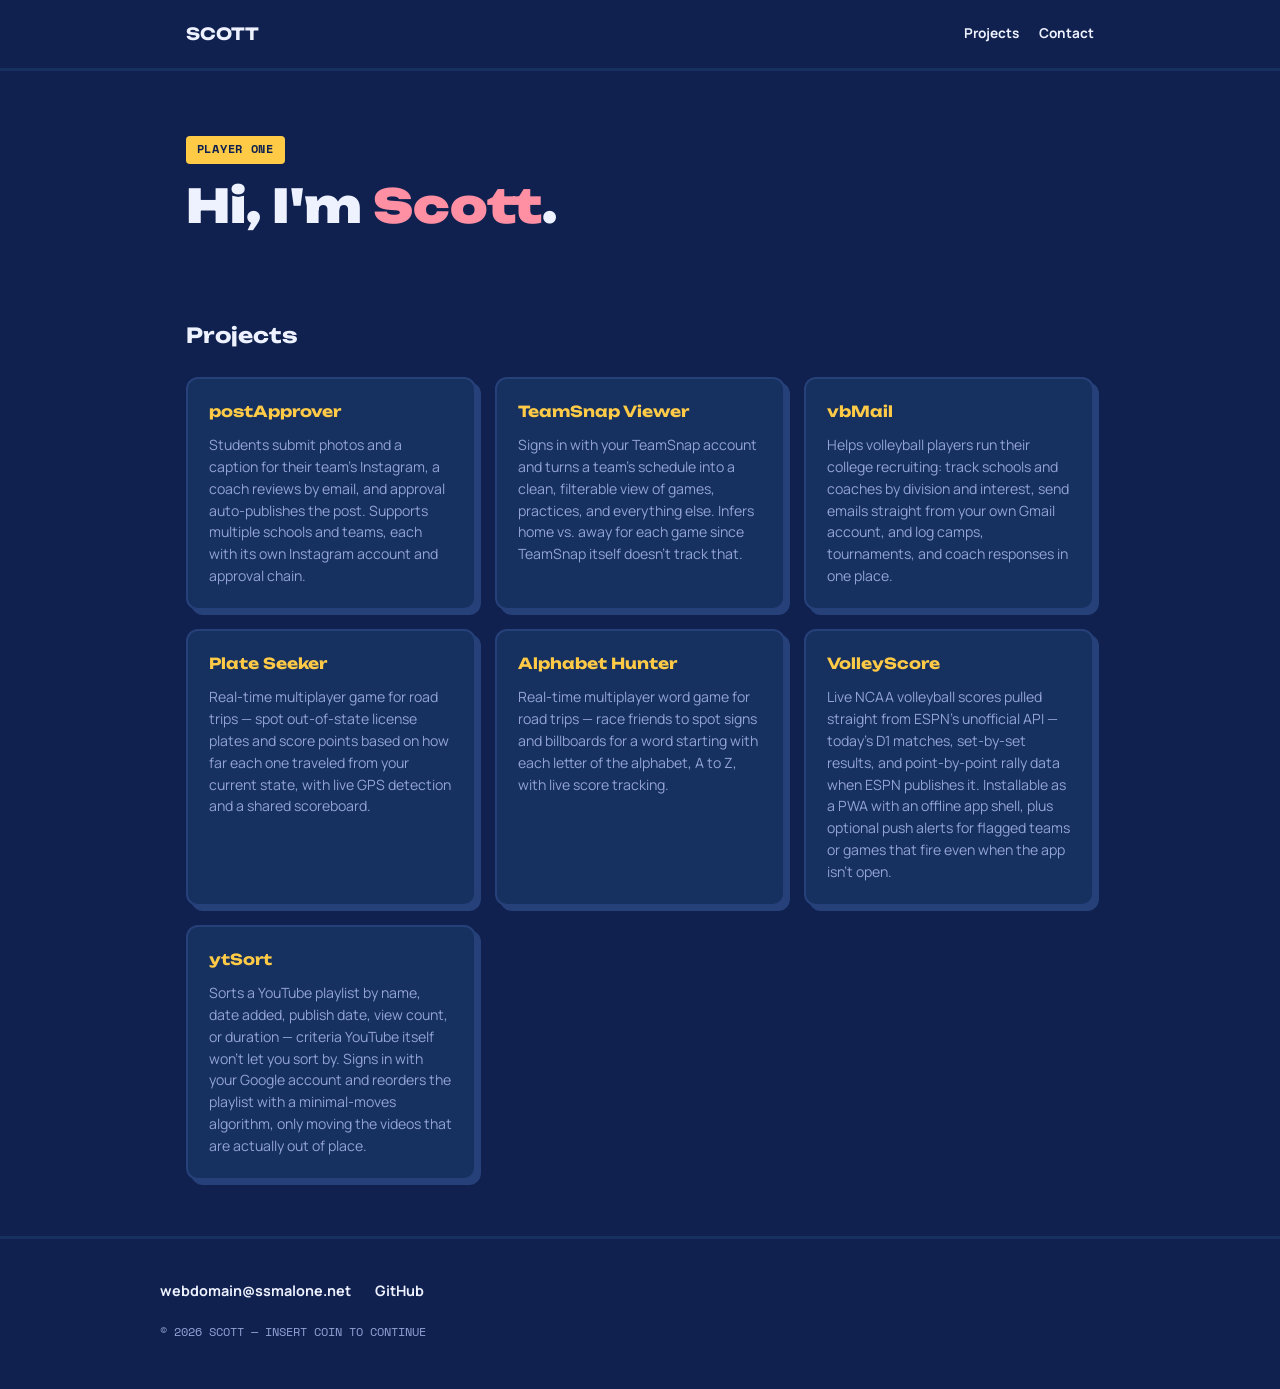
==== index.html @ 5cdd3922 "Add ytSort project card Co-Authored-By: Claude Sonnet 5 <noreply@anthropic.com> Claude-Session: http" ====
<!doctype html>
<html lang="en">
<head>
  <meta charset="UTF-8" />
  <meta name="viewport" content="width=device-width, initial-scale=1.0" />
  <title>Scott</title>
  <meta name="description" content="Scott — projects and background." />
  <link rel="preconnect" href="https://fonts.googleapis.com" />
  <link rel="preconnect" href="https://fonts.gstatic.com" crossorigin />
  <link href="https://fonts.googleapis.com/css2?family=Unbounded:wght@500;700;900&family=Manrope:wght@400;500;700&family=Space+Mono:wght@400;700&display=swap" rel="stylesheet" />
  <link rel="stylesheet" href="style.css" />
</head>
<body>
  <header class="site-header">
    <nav class="nav">
      <a class="brand" href="#top">SCOTT</a>
      <div class="nav-links">
        <a href="#projects">Projects</a>
        <a href="#contact">Contact</a>
      </div>
    </nav>
  </header>

  <main id="top">
    <section class="hero">
      <span class="tag">Player One</span>
      <h1>Hi, I'm <span>Scott</span>.</h1>
    </section>

    <section id="projects" class="projects">
      <h2>Projects</h2>
      <div class="project-grid">
        <article class="project-card">
          <h3>postApprover</h3>
          <p>Students submit photos and a caption for their team's Instagram, a coach reviews by email, and approval auto-publishes the post. Supports multiple schools and teams, each with its own Instagram account and approval chain.</p>
        </article>

        <article class="project-card">
          <h3>TeamSnap Viewer</h3>
          <p>Signs in with your TeamSnap account and turns a team's schedule into a clean, filterable view of games, practices, and everything else. Infers home vs. away for each game since TeamSnap itself doesn't track that.</p>
        </article>

        <article class="project-card">
          <h3>vbMail</h3>
          <p>Helps volleyball players run their college recruiting: track schools and coaches by division and interest, send emails straight from your own Gmail account, and log camps, tournaments, and coach responses in one place.</p>
        </article>

        <article class="project-card">
          <h3>Plate Seeker</h3>
          <p>Real-time multiplayer game for road trips — spot out-of-state license plates and score points based on how far each one traveled from your current state, with live GPS detection and a shared scoreboard.</p>
        </article>

        <article class="project-card">
          <h3>Alphabet Hunter</h3>
          <p>Real-time multiplayer word game for road trips — race friends to spot signs and billboards for a word starting with each letter of the alphabet, A to Z, with live score tracking.</p>
        </article>

        <article class="project-card">
          <h3>VolleyScore</h3>
          <p>Live NCAA volleyball scores pulled straight from ESPN's unofficial API — today's D1 matches, set-by-set results, and point-by-point rally data when ESPN publishes it. Installable as a PWA with an offline app shell, plus optional push alerts for flagged teams or games that fire even when the app isn't open.</p>
        </article>

        <article class="project-card">
          <h3>ytSort</h3>
          <p>Sorts a YouTube playlist by name, date added, publish date, view count, or duration — criteria YouTube itself won't let you sort by. Signs in with your Google account and reorders the playlist with a minimal-moves algorithm, only moving the videos that are actually out of place.</p>
        </article>
      </div>
    </section>
  </main>

  <footer id="contact" class="site-footer">
    <div class="links">
      <a href="mailto:webdomain@ssmalone.net">webdomain@ssmalone.net</a>
      <a href="https://github.com/" target="_blank" rel="noopener">GitHub</a>
    </div>
    <p class="copyright">&copy; <span id="year"></span> SCOTT — INSERT COIN TO CONTINUE</p>
  </footer>

  <script>
    document.getElementById('year').textContent = new Date().getFullYear();
  </script>
</body>
</html>
---- style.css ----
:root {
  --bg: #10214f;
  --fg: #eef2ff;
  --muted: #93a3d6;
  --accent: #ff8fa3;
  --accent2: #ffcb47;
  --card-bg: #16305f;
  --border: #26417a;
  --max-width: 960px;
}

* {
  box-sizing: border-box;
}

body {
  margin: 0;
  font-family: "Manrope", system-ui, -apple-system, "Segoe UI", Roboto, Helvetica, Arial, sans-serif;
  background: var(--bg);
  color: var(--fg);
  line-height: 1.6;
}

a {
  color: var(--fg);
  text-decoration: none;
}

.display {
  font-family: "Unbounded", sans-serif;
}

.site-header {
  padding: 1.3rem 0;
  border-bottom: 3px solid var(--card-bg);
}

.nav {
  max-width: var(--max-width);
  margin: 0 auto;
  padding: 0 1.6rem;
  display: flex;
  justify-content: space-between;
  align-items: center;
  flex-wrap: wrap;
  gap: 0.6rem;
}

.brand {
  font-family: "Unbounded", sans-serif;
  font-weight: 700;
  font-size: 1.05rem;
  color: var(--fg);
}

.nav-links {
  display: flex;
  gap: 1.3rem;
}

.nav-links a {
  font-size: 0.85rem;
  font-weight: 700;
}

.nav-links a:hover {
  color: var(--accent2);
}

main {
  max-width: var(--max-width);
  margin: 0 auto;
  padding: 0 1.6rem;
}

.hero {
  padding: 4rem 0 3rem;
}

.hero .tag {
  display: inline-block;
  font-family: "Space Mono", monospace;
  font-size: 0.72rem;
  color: var(--bg);
  background: var(--accent2);
  padding: 0.3rem 0.7rem;
  border-radius: 4px;
  text-transform: uppercase;
  letter-spacing: 0.06em;
  margin-bottom: 1.1rem;
  font-weight: 700;
}

.hero h1 {
  font-family: "Unbounded", sans-serif;
  font-weight: 900;
  font-size: 2.9rem;
  line-height: 1.08;
  margin: 0;
  text-wrap: balance;
}

.hero h1 span {
  color: var(--accent);
}

section h2 {
  font-family: "Unbounded", sans-serif;
  font-size: 1.3rem;
  margin: 0 0 1.5rem;
}

.projects {
  padding: 2.5rem 0;
}

.project-grid {
  display: grid;
  grid-template-columns: repeat(auto-fit, minmax(230px, 1fr));
  gap: 1.15rem;
}

.project-card {
  background: var(--card-bg);
  border: 2px solid var(--border);
  border-radius: 12px;
  padding: 1.35rem;
  box-shadow: 5px 5px 0 var(--border);
}

.project-card h3 {
  font-family: "Unbounded", sans-serif;
  font-size: 0.95rem;
  margin: 0 0 0.6rem;
  color: var(--accent2);
}

.project-card p {
  color: var(--muted);
  font-size: 0.88rem;
  margin: 0;
  line-height: 1.55;
}

.site-footer {
  border-top: 3px solid var(--card-bg);
  margin-top: 1rem;
  padding: 2.5rem 1.6rem 3rem;
}

.site-footer .links {
  max-width: var(--max-width);
  margin: 0 auto;
  display: flex;
  gap: 1.5rem;
  font-size: 0.9rem;
  font-weight: 700;
  margin-bottom: 1.25rem;
}

.site-footer .links a:hover {
  color: var(--accent2);
}

.copyright {
  max-width: var(--max-width);
  margin: 0 auto;
  font-family: "Space Mono", monospace;
  color: var(--muted);
  font-size: 0.75rem;
}

@media (max-width: 480px) {
  .hero h1 {
    font-size: 2.1rem;
  }
}
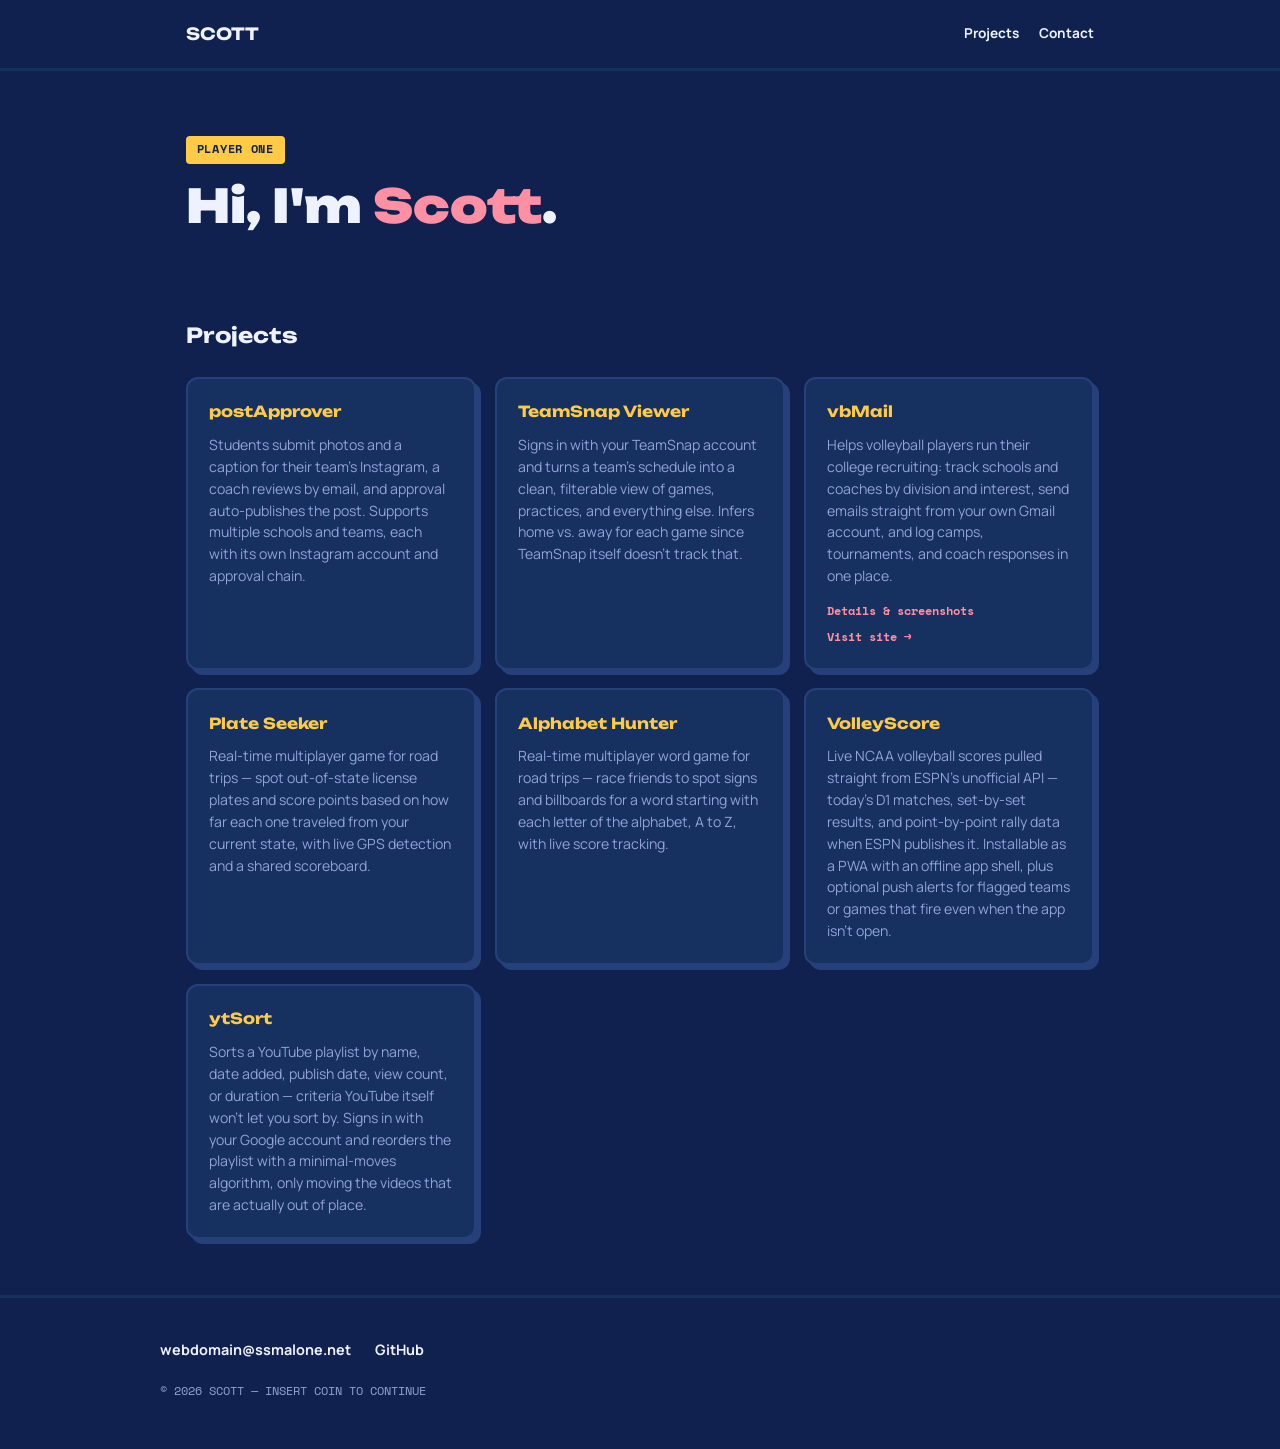
==== commit 21e3e645: "Add vbMail project page with screenshots Co-Authored-By: Claude Opus 5.5 <noreply@anthropic.com>" ====
--- a/index.html
+++ b/index.html
@@ -9,6 +9,15 @@
   <link rel="preconnect" href="https://fonts.gstatic.com" crossorigin />
   <link href="https://fonts.googleapis.com/css2?family=Unbounded:wght@500;700;900&family=Manrope:wght@400;500;700&family=Space+Mono:wght@400;700&display=swap" rel="stylesheet" />
   <link rel="stylesheet" href="style.css" />
+  <!-- Google tag (gtag.js) -->
+  <script async src="https://www.googletagmanager.com/gtag/js?id=G-P2JP9ST1FZ"></script>
+  <script>
+    window.dataLayer = window.dataLayer || [];
+    function gtag(){dataLayer.push(arguments);}
+    gtag('js', new Date());
+
+    gtag('config', 'G-P2JP9ST1FZ');
+  </script>
 </head>
 <body>
   <header class="site-header">
@@ -41,8 +50,12 @@
         </article>
 
         <article class="project-card">
-          <h3>vbMail</h3>
+          <h3><a href="vbmail.html">vbMail</a></h3>
           <p>Helps volleyball players run their college recruiting: track schools and coaches by division and interest, send emails straight from your own Gmail account, and log camps, tournaments, and coach responses in one place.</p>
+          <div class="card-links">
+            <a href="vbmail.html">Details &amp; screenshots</a>
+            <a href="https://vbmail.ssmalone.net" target="_blank" rel="noopener">Visit site &rarr;</a>
+          </div>
         </article>
 
         <article class="project-card">
--- a/style.css
+++ b/style.css
@@ -170,6 +170,184 @@
   font-size: 0.75rem;
 }
 
+.project-card h3 a {
+  color: inherit;
+}
+
+.project-card h3 a:hover {
+  color: var(--accent);
+}
+
+.card-links {
+  display: flex;
+  flex-wrap: wrap;
+  gap: 0.4rem 1rem;
+  margin-top: 0.9rem;
+  font-family: "Space Mono", monospace;
+  font-size: 0.75rem;
+  font-weight: 700;
+}
+
+.card-links a {
+  color: var(--accent);
+}
+
+.card-links a:hover {
+  color: var(--accent2);
+}
+
+/* Project detail pages */
+
+.project-hero {
+  padding-bottom: 1.5rem;
+}
+
+.back-link {
+  display: block;
+  font-family: "Space Mono", monospace;
+  font-size: 0.78rem;
+  color: var(--muted);
+  margin-bottom: 1.4rem;
+}
+
+.back-link:hover {
+  color: var(--accent2);
+}
+
+.lede {
+  color: var(--muted);
+  font-size: 1.05rem;
+  max-width: 640px;
+  margin: 1.2rem 0 0;
+}
+
+.cta-row {
+  margin: 1.6rem 0 0;
+}
+
+.button {
+  display: inline-block;
+  font-family: "Unbounded", sans-serif;
+  font-weight: 700;
+  font-size: 0.85rem;
+  color: var(--bg);
+  background: var(--accent2);
+  padding: 0.75rem 1.2rem;
+  border-radius: 8px;
+  box-shadow: 4px 4px 0 var(--accent);
+  transition: transform 0.1s, box-shadow 0.1s;
+}
+
+.button:hover {
+  transform: translate(2px, 2px);
+  box-shadow: 2px 2px 0 var(--accent);
+}
+
+.shot {
+  margin: 2.2rem 0 0;
+}
+
+.shot img,
+.phones img {
+  display: block;
+  width: 100%;
+  height: auto;
+  border-radius: 10px;
+  border: 2px solid var(--border);
+  box-shadow: 5px 5px 0 var(--border);
+}
+
+.detail {
+  padding: 2.5rem 0;
+}
+
+.detail > p {
+  color: var(--muted);
+  max-width: 680px;
+  margin: 0 0 1.2rem;
+}
+
+.points {
+  margin: 0;
+  padding-left: 1.1rem;
+  color: var(--muted);
+  max-width: 720px;
+}
+
+.points li {
+  margin-bottom: 0.6rem;
+}
+
+.points strong {
+  color: var(--fg);
+}
+
+.feature {
+  display: grid;
+  grid-template-columns: 1fr 1.6fr;
+  gap: 1.8rem;
+  align-items: center;
+  margin-bottom: 3rem;
+}
+
+.feature:nth-of-type(even) .feature-text {
+  order: 2;
+}
+
+.feature .shot {
+  margin: 0;
+}
+
+.feature-text h3 {
+  font-family: "Unbounded", sans-serif;
+  font-size: 0.95rem;
+  color: var(--accent2);
+  margin: 0 0 0.6rem;
+}
+
+.feature-text p {
+  color: var(--muted);
+  font-size: 0.92rem;
+  margin: 0;
+}
+
+.duo {
+  display: grid;
+  grid-template-columns: repeat(auto-fit, minmax(260px, 1fr));
+  gap: 1.8rem;
+}
+
+.duo .shot {
+  margin-top: 1.1rem;
+}
+
+.phones {
+  display: grid;
+  grid-template-columns: repeat(4, 1fr);
+  gap: 1rem;
+  margin-top: 1.5rem;
+}
+
+.stack {
+  font-family: "Space Mono", monospace;
+  font-size: 0.82rem;
+}
+
+@media (max-width: 720px) {
+  .feature {
+    grid-template-columns: 1fr;
+    gap: 1rem;
+  }
+
+  .feature:nth-of-type(even) .feature-text {
+    order: 0;
+  }
+
+  .phones {
+    grid-template-columns: repeat(2, 1fr);
+  }
+}
+
 @media (max-width: 480px) {
   .hero h1 {
     font-size: 2.1rem;
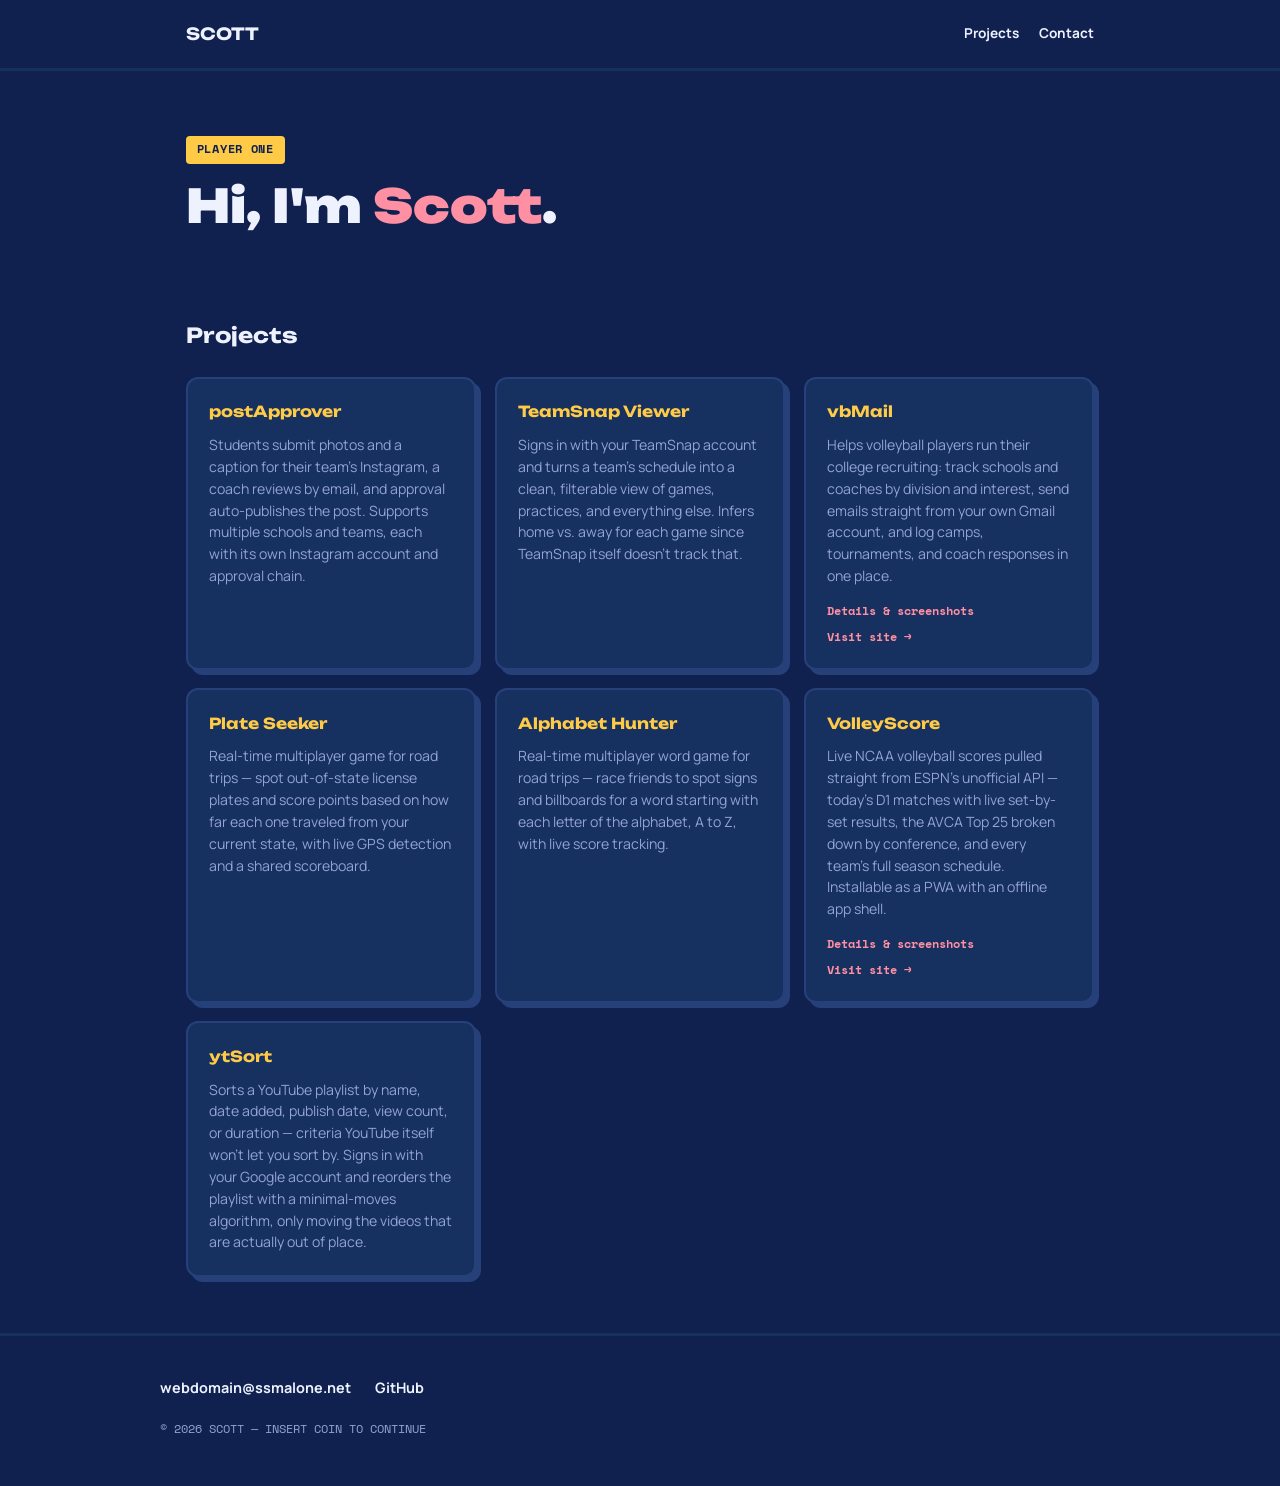
==== commit 1710df54: "Add VolleyScore project page with screenshots Also drop removed features (push alerts, point-by-poin" ====
--- a/index.html
+++ b/index.html
@@ -69,8 +69,12 @@
         </article>
 
         <article class="project-card">
-          <h3>VolleyScore</h3>
-          <p>Live NCAA volleyball scores pulled straight from ESPN's unofficial API — today's D1 matches, set-by-set results, and point-by-point rally data when ESPN publishes it. Installable as a PWA with an offline app shell, plus optional push alerts for flagged teams or games that fire even when the app isn't open.</p>
+          <h3><a href="volleyscore.html">VolleyScore</a></h3>
+          <p>Live NCAA volleyball scores pulled straight from ESPN's unofficial API — today's D1 matches with live set-by-set results, the AVCA Top 25 broken down by conference, and every team's full season schedule. Installable as a PWA with an offline app shell.</p>
+          <div class="card-links">
+            <a href="volleyscore.html">Details &amp; screenshots</a>
+            <a href="https://vs.ssmalone.net" target="_blank" rel="noopener">Visit site &rarr;</a>
+          </div>
         </article>
 
         <article class="project-card">
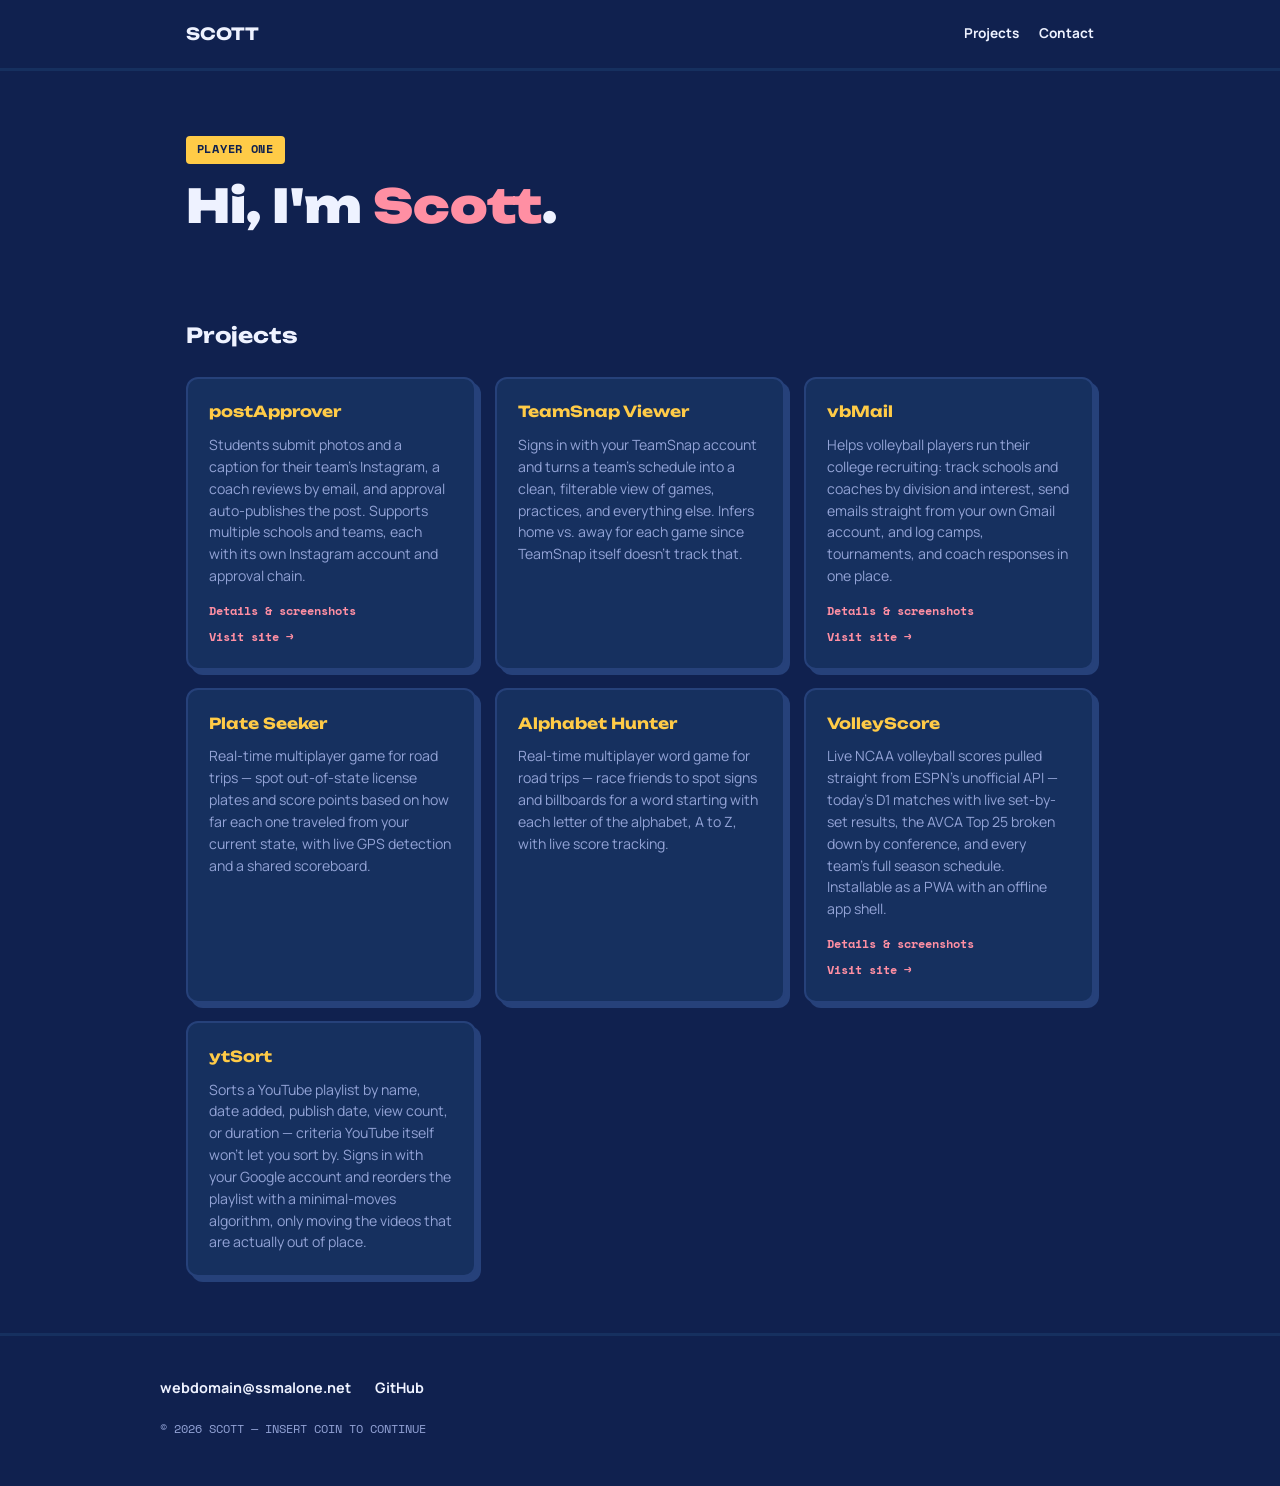
==== commit ae624ba3: "Add postApprover project page with screenshots Co-Authored-By: Claude Opus 5.5 <noreply@anthropic.co" ====
--- a/index.html
+++ b/index.html
@@ -40,8 +40,12 @@
       <h2>Projects</h2>
       <div class="project-grid">
         <article class="project-card">
-          <h3>postApprover</h3>
+          <h3><a href="postapprover.html">postApprover</a></h3>
           <p>Students submit photos and a caption for their team's Instagram, a coach reviews by email, and approval auto-publishes the post. Supports multiple schools and teams, each with its own Instagram account and approval chain.</p>
+          <div class="card-links">
+            <a href="postapprover.html">Details &amp; screenshots</a>
+            <a href="https://pa.ssmalone.net" target="_blank" rel="noopener">Visit site &rarr;</a>
+          </div>
         </article>
 
         <article class="project-card">
--- a/style.css
+++ b/style.css
@@ -328,6 +328,11 @@
   margin-top: 1.5rem;
 }
 
+.phones-2 {
+  grid-template-columns: repeat(2, 1fr);
+  max-width: 480px;
+}
+
 .stack {
   font-family: "Space Mono", monospace;
   font-size: 0.82rem;
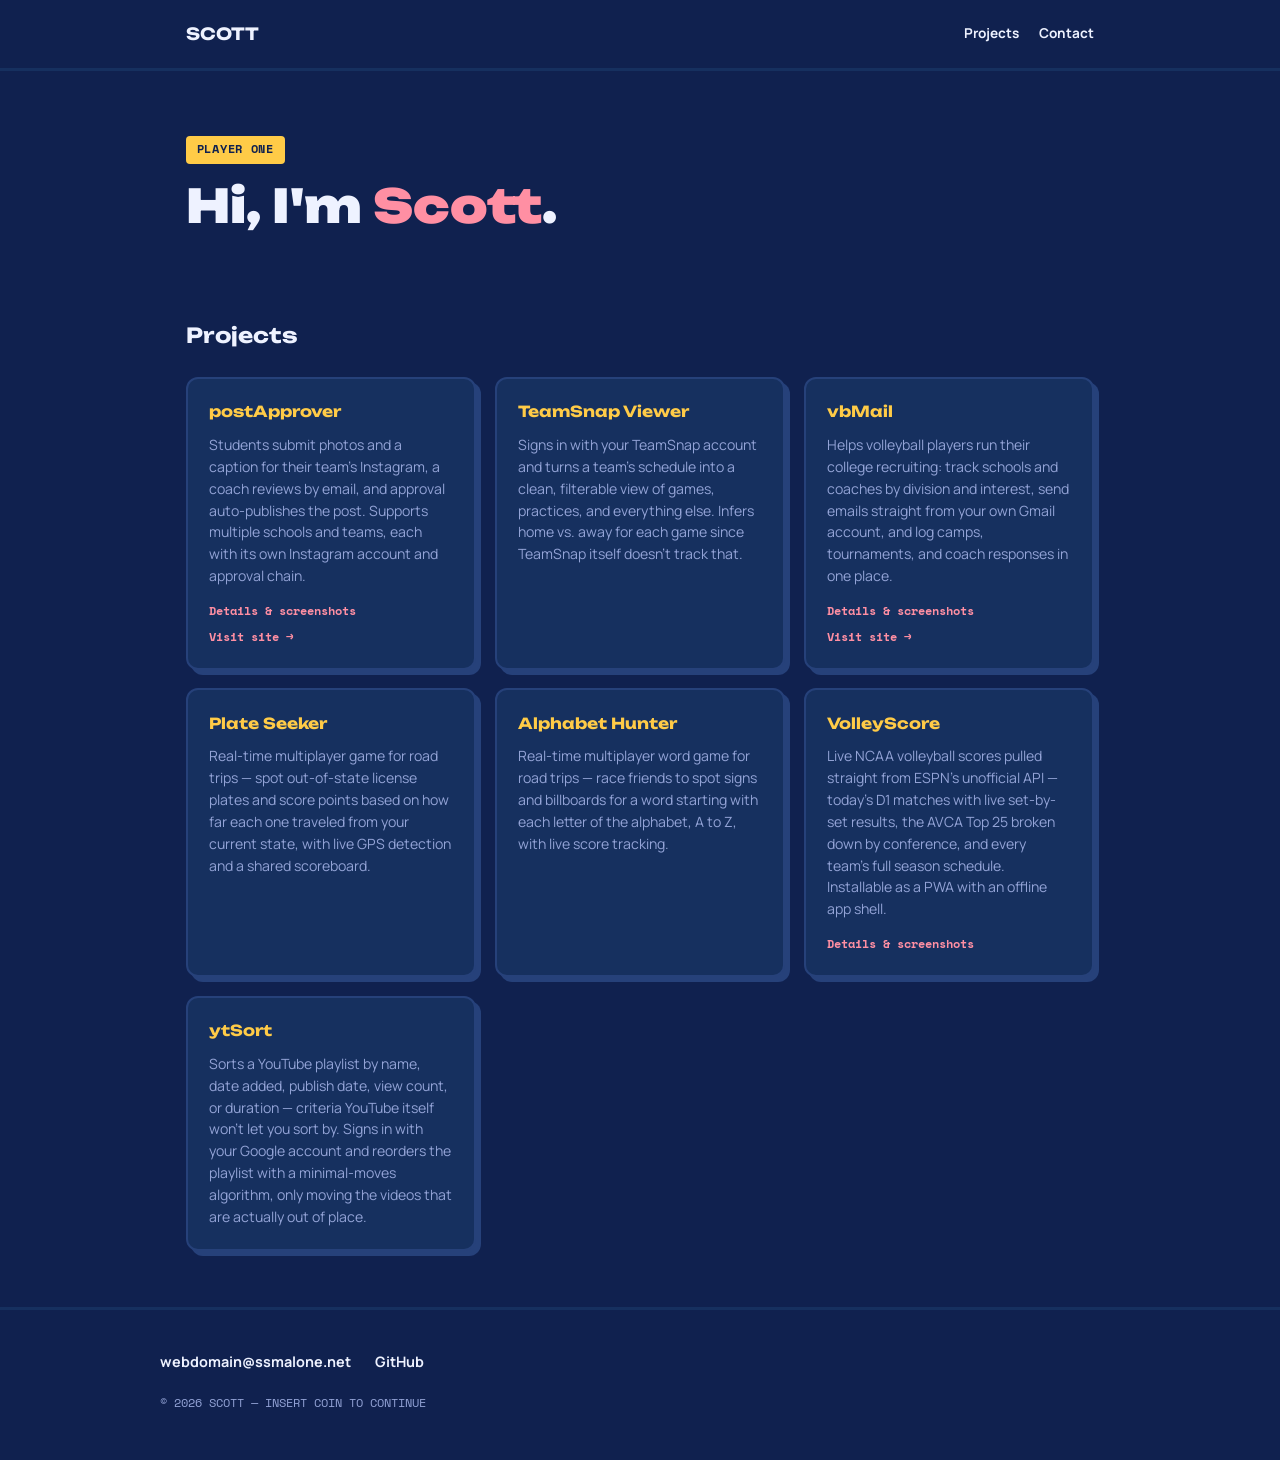
==== commit 0d8a4a54: "Remove links to the live VolleyScore site Co-Authored-By: Claude Opus 5.5 <noreply@anthropic.com>" ====
--- a/index.html
+++ b/index.html
@@ -77,7 +77,6 @@
           <p>Live NCAA volleyball scores pulled straight from ESPN's unofficial API — today's D1 matches with live set-by-set results, the AVCA Top 25 broken down by conference, and every team's full season schedule. Installable as a PWA with an offline app shell.</p>
           <div class="card-links">
             <a href="volleyscore.html">Details &amp; screenshots</a>
-            <a href="https://vs.ssmalone.net" target="_blank" rel="noopener">Visit site &rarr;</a>
           </div>
         </article>
 
--- a/style.css
+++ b/style.css
@@ -333,11 +333,6 @@
   max-width: 480px;
 }
 
-.stack {
-  font-family: "Space Mono", monospace;
-  font-size: 0.82rem;
-}
-
 @media (max-width: 720px) {
   .feature {
     grid-template-columns: 1fr;
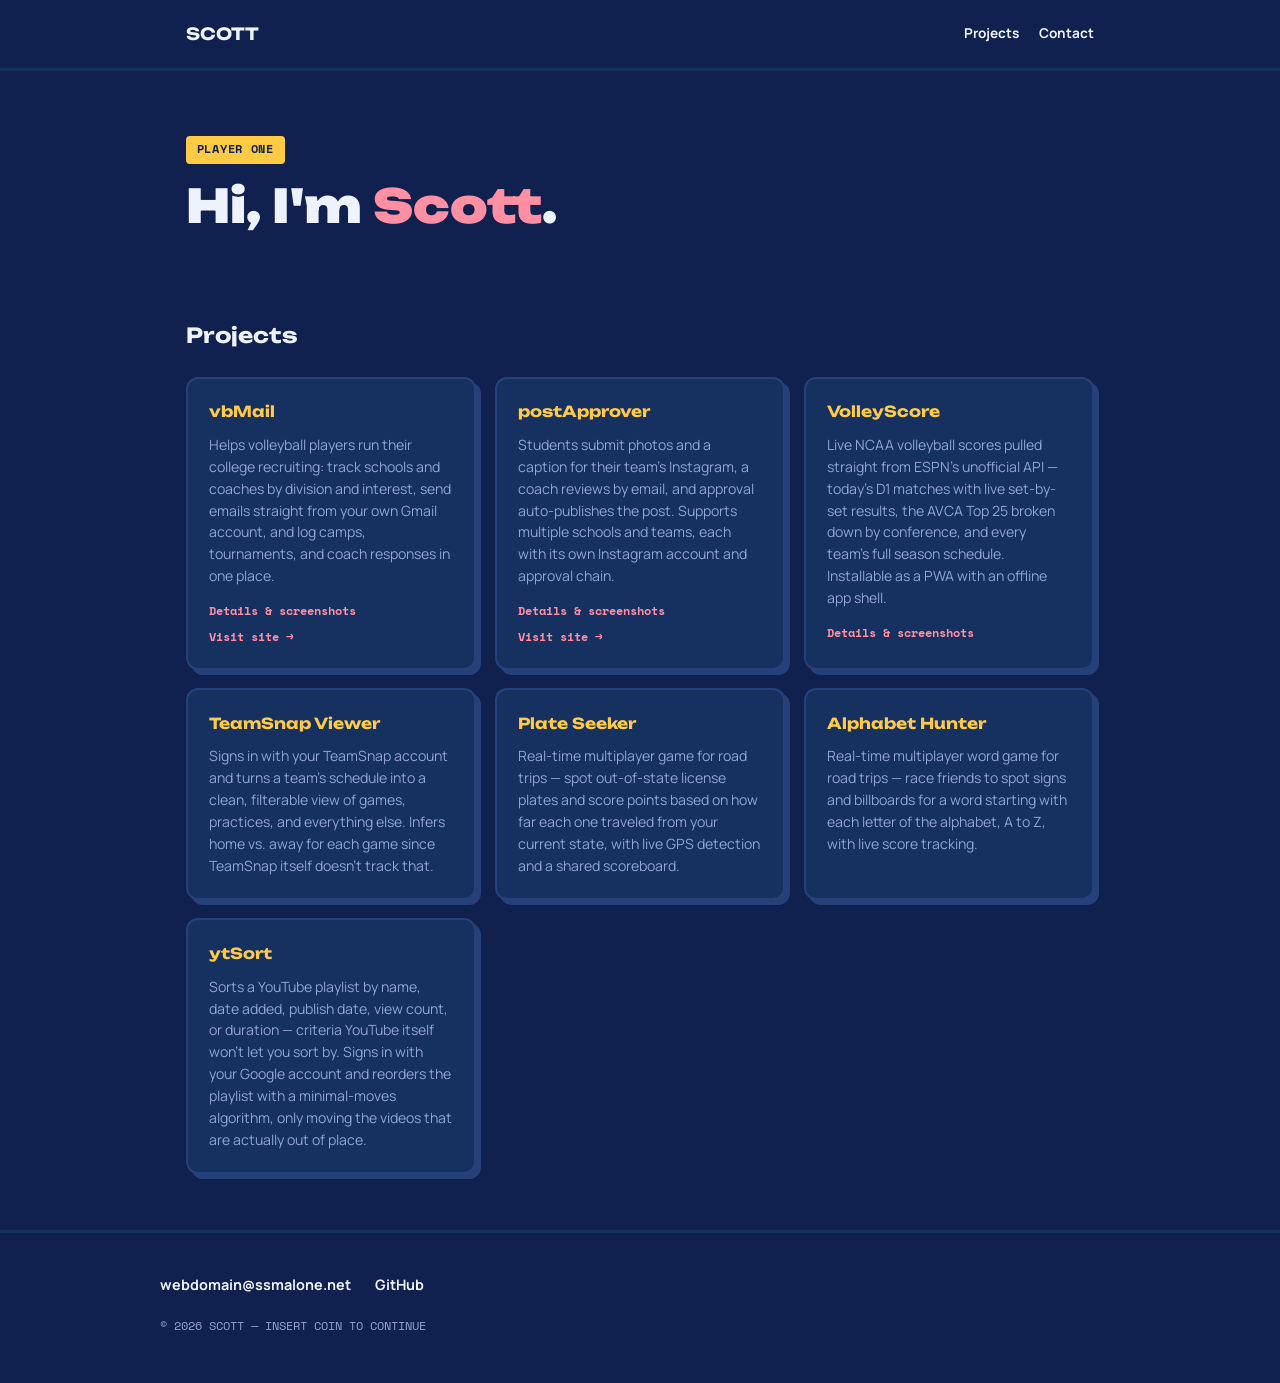
==== commit c79634f5: "Put vbMail, postApprover and VolleyScore first on the homepage Co-Authored-By: Claude Opus 5.5 <nore" ====
--- a/index.html
+++ b/index.html
@@ -40,6 +40,15 @@
       <h2>Projects</h2>
       <div class="project-grid">
         <article class="project-card">
+          <h3><a href="vbmail.html">vbMail</a></h3>
+          <p>Helps volleyball players run their college recruiting: track schools and coaches by division and interest, send emails straight from your own Gmail account, and log camps, tournaments, and coach responses in one place.</p>
+          <div class="card-links">
+            <a href="vbmail.html">Details &amp; screenshots</a>
+            <a href="https://vbmail.ssmalone.net" target="_blank" rel="noopener">Visit site &rarr;</a>
+          </div>
+        </article>
+
+        <article class="project-card">
           <h3><a href="postapprover.html">postApprover</a></h3>
           <p>Students submit photos and a caption for their team's Instagram, a coach reviews by email, and approval auto-publishes the post. Supports multiple schools and teams, each with its own Instagram account and approval chain.</p>
           <div class="card-links">
@@ -49,17 +58,16 @@
         </article>
 
         <article class="project-card">
-          <h3>TeamSnap Viewer</h3>
-          <p>Signs in with your TeamSnap account and turns a team's schedule into a clean, filterable view of games, practices, and everything else. Infers home vs. away for each game since TeamSnap itself doesn't track that.</p>
+          <h3><a href="volleyscore.html">VolleyScore</a></h3>
+          <p>Live NCAA volleyball scores pulled straight from ESPN's unofficial API — today's D1 matches with live set-by-set results, the AVCA Top 25 broken down by conference, and every team's full season schedule. Installable as a PWA with an offline app shell.</p>
+          <div class="card-links">
+            <a href="volleyscore.html">Details &amp; screenshots</a>
+          </div>
         </article>
 
         <article class="project-card">
-          <h3><a href="vbmail.html">vbMail</a></h3>
-          <p>Helps volleyball players run their college recruiting: track schools and coaches by division and interest, send emails straight from your own Gmail account, and log camps, tournaments, and coach responses in one place.</p>
-          <div class="card-links">
-            <a href="vbmail.html">Details &amp; screenshots</a>
-            <a href="https://vbmail.ssmalone.net" target="_blank" rel="noopener">Visit site &rarr;</a>
-          </div>
+          <h3>TeamSnap Viewer</h3>
+          <p>Signs in with your TeamSnap account and turns a team's schedule into a clean, filterable view of games, practices, and everything else. Infers home vs. away for each game since TeamSnap itself doesn't track that.</p>
         </article>
 
         <article class="project-card">
@@ -70,14 +78,6 @@
         <article class="project-card">
           <h3>Alphabet Hunter</h3>
           <p>Real-time multiplayer word game for road trips — race friends to spot signs and billboards for a word starting with each letter of the alphabet, A to Z, with live score tracking.</p>
-        </article>
-
-        <article class="project-card">
-          <h3><a href="volleyscore.html">VolleyScore</a></h3>
-          <p>Live NCAA volleyball scores pulled straight from ESPN's unofficial API — today's D1 matches with live set-by-set results, the AVCA Top 25 broken down by conference, and every team's full season schedule. Installable as a PWA with an offline app shell.</p>
-          <div class="card-links">
-            <a href="volleyscore.html">Details &amp; screenshots</a>
-          </div>
         </article>
 
         <article class="project-card">
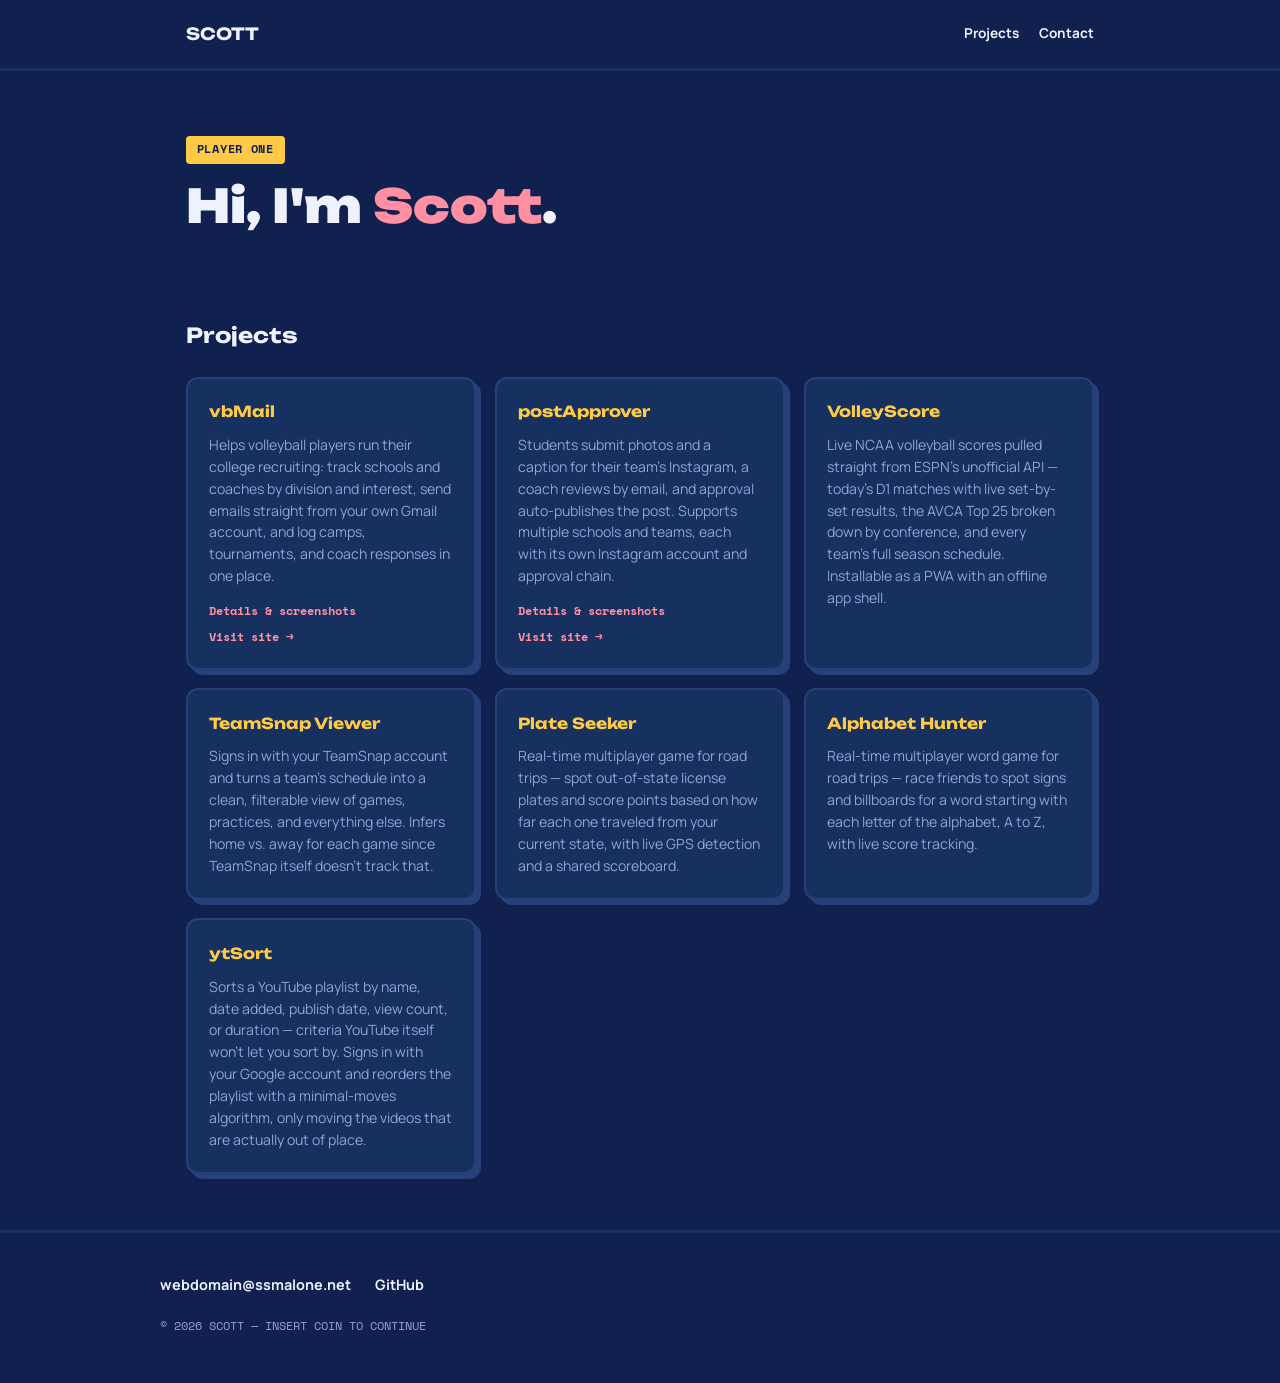
==== commit 0af8247e: "Remove VolleyScore project page and screenshots Keep the VolleyScore card on the homepage as plain t" ====
--- a/index.html
+++ b/index.html
@@ -58,11 +58,8 @@
         </article>
 
         <article class="project-card">
-          <h3><a href="volleyscore.html">VolleyScore</a></h3>
+          <h3>VolleyScore</h3>
           <p>Live NCAA volleyball scores pulled straight from ESPN's unofficial API — today's D1 matches with live set-by-set results, the AVCA Top 25 broken down by conference, and every team's full season schedule. Installable as a PWA with an offline app shell.</p>
-          <div class="card-links">
-            <a href="volleyscore.html">Details &amp; screenshots</a>
-          </div>
         </article>
 
         <article class="project-card">
